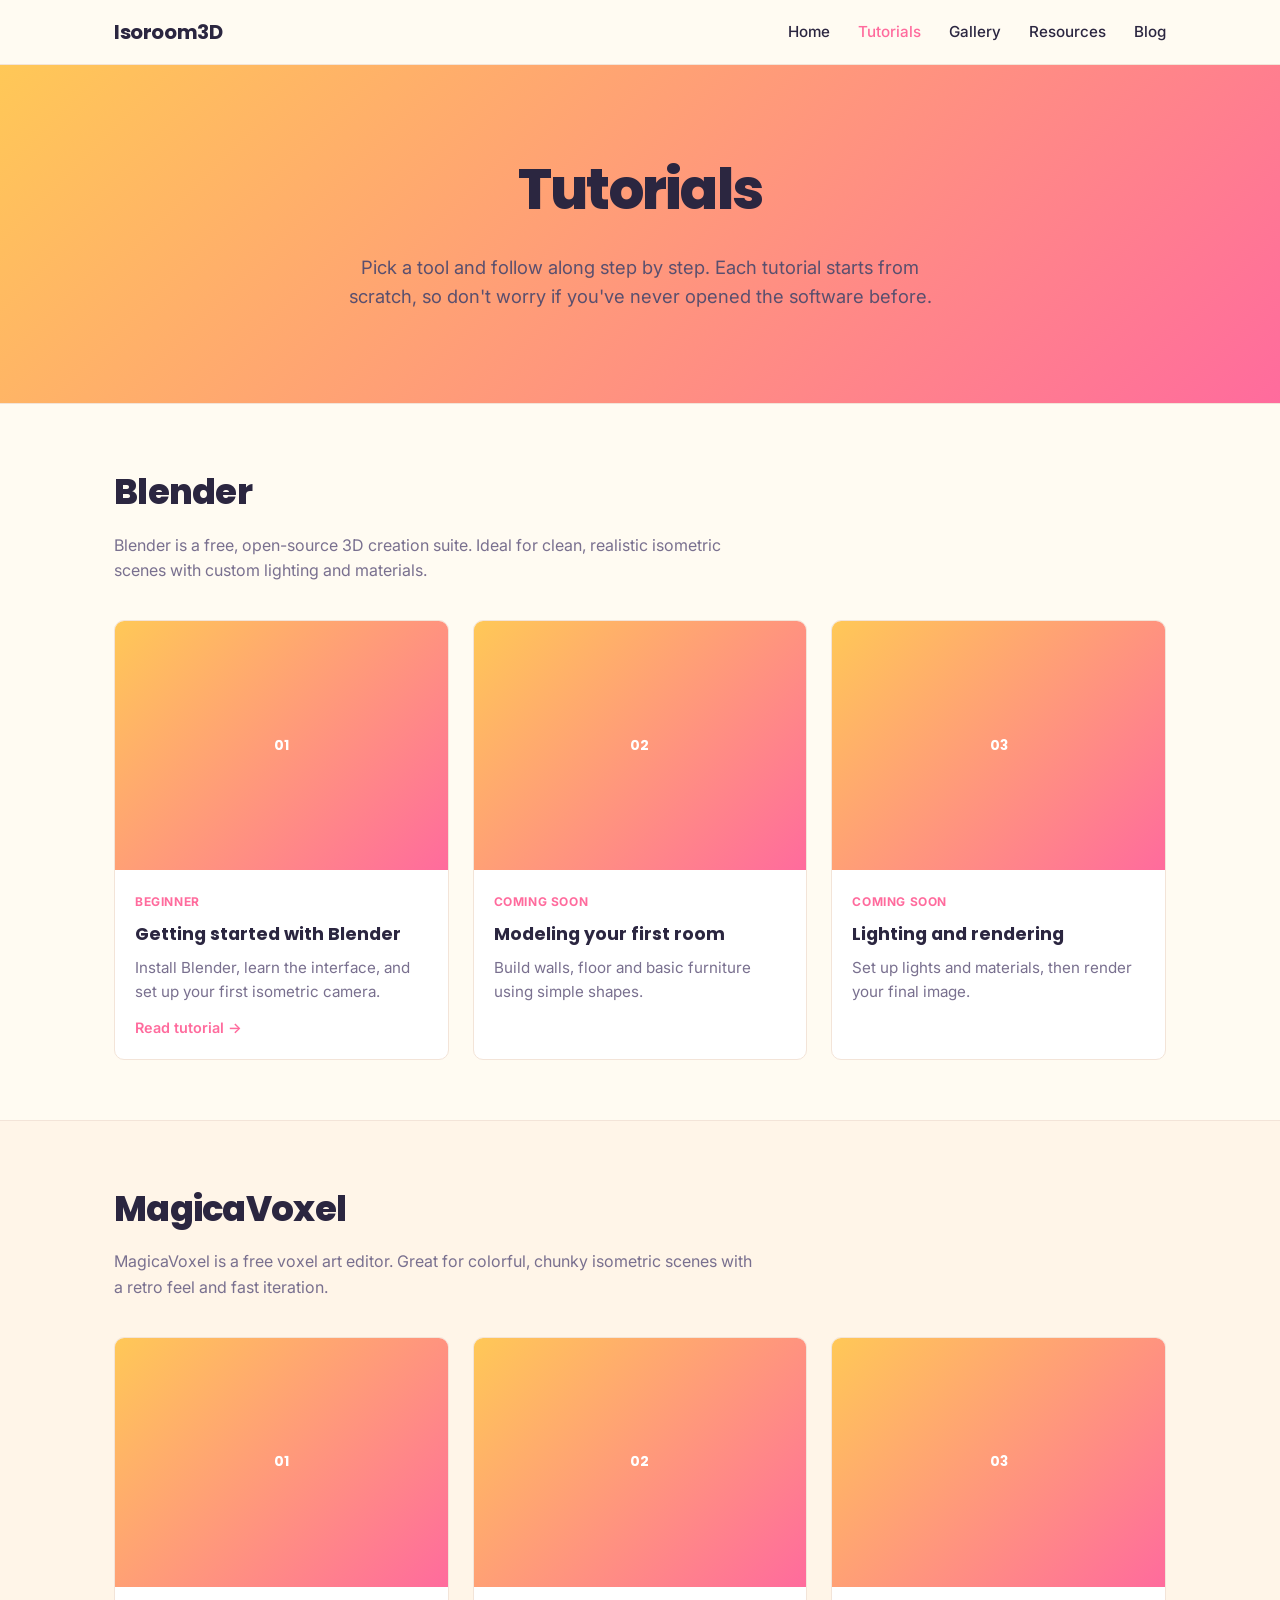
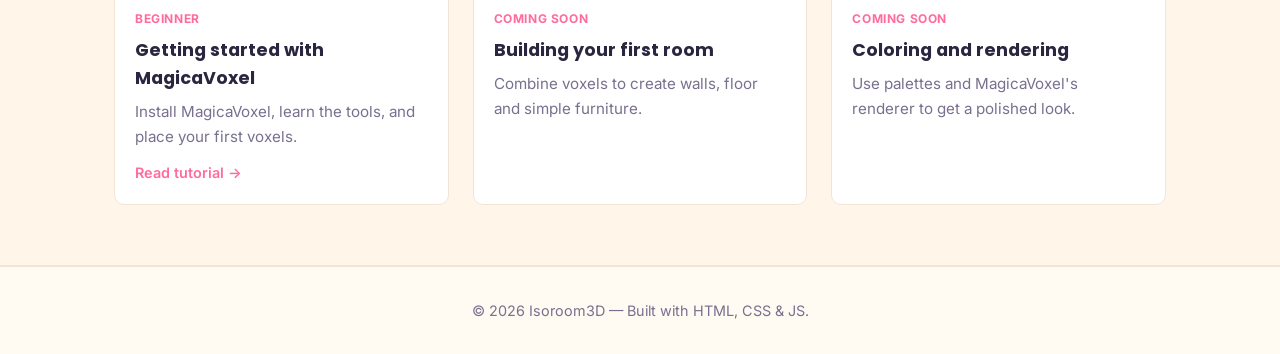
==== tutorials/index.html @ b2b66908 "Initial commit: Isoroom3D static site" ====
<!DOCTYPE html>
<html lang="en">
<head>
  <meta charset="UTF-8" />
  <meta name="viewport" content="width=device-width, initial-scale=1.0" />
  <title>Tutorials - Isoroom3D</title>
  <meta name="description" content="Step-by-step tutorials for creating isometric rooms with Blender, MagicaVoxel and more." />
  <link rel="stylesheet" href="../css/style.css" />
</head>
<body>

  <header class="site-header">
    <nav class="nav">
      <a href="../index.html" class="nav__logo">Isoroom3D</a>
      <button class="nav__toggle" aria-label="Toggle navigation">&#9776;</button>
      <ul class="nav__links">
        <li><a href="../index.html">Home</a></li>
        <li><a href="index.html" class="active">Tutorials</a></li>
        <li><a href="../gallery.html">Gallery</a></li>
        <li><a href="../resources.html">Resources</a></li>
        <li><a href="../blog.html">Blog</a></li>
      </ul>
    </nav>
  </header>

  <main>
    <section class="hero">
      <div class="container">
        <h1>Tutorials</h1>
        <p>
          Pick a tool and follow along step by step. Each tutorial starts from
          scratch, so don't worry if you've never opened the software before.
        </p>
      </div>
    </section>

    <section class="section">
      <div class="container">
        <h2>Blender</h2>
        <p class="section__intro">
          Blender is a free, open-source 3D creation suite. Ideal for clean,
          realistic isometric scenes with custom lighting and materials.
        </p>
        <div class="grid">
          <div class="card">
            <div class="card__media">01</div>
            <div class="card__body">
              <span class="card__tag">Beginner</span>
              <h3>Getting started with Blender</h3>
              <p>Install Blender, learn the interface, and set up your first isometric camera.</p>
              <a href="blender-getting-started.html" class="card__link">Read tutorial &rarr;</a>
            </div>
          </div>
          <div class="card">
            <div class="card__media">02</div>
            <div class="card__body">
              <span class="card__tag">Coming soon</span>
              <h3>Modeling your first room</h3>
              <p>Build walls, floor and basic furniture using simple shapes.</p>
            </div>
          </div>
          <div class="card">
            <div class="card__media">03</div>
            <div class="card__body">
              <span class="card__tag">Coming soon</span>
              <h3>Lighting and rendering</h3>
              <p>Set up lights and materials, then render your final image.</p>
            </div>
          </div>
        </div>
      </div>
    </section>

    <section class="section section--alt">
      <div class="container">
        <h2>MagicaVoxel</h2>
        <p class="section__intro">
          MagicaVoxel is a free voxel art editor. Great for colorful, chunky
          isometric scenes with a retro feel and fast iteration.
        </p>
        <div class="grid">
          <div class="card">
            <div class="card__media">01</div>
            <div class="card__body">
              <span class="card__tag">Beginner</span>
              <h3>Getting started with MagicaVoxel</h3>
              <p>Install MagicaVoxel, learn the tools, and place your first voxels.</p>
              <a href="magicavoxel-getting-started.html" class="card__link">Read tutorial &rarr;</a>
            </div>
          </div>
          <div class="card">
            <div class="card__media">02</div>
            <div class="card__body">
              <span class="card__tag">Coming soon</span>
              <h3>Building your first room</h3>
              <p>Combine voxels to create walls, floor and simple furniture.</p>
            </div>
          </div>
          <div class="card">
            <div class="card__media">03</div>
            <div class="card__body">
              <span class="card__tag">Coming soon</span>
              <h3>Coloring and rendering</h3>
              <p>Use palettes and MagicaVoxel's renderer to get a polished look.</p>
            </div>
          </div>
        </div>
      </div>
    </section>
  </main>

  <footer class="site-footer">
    <div class="container">
      <p>&copy; 2026 Isoroom3D &mdash; Built with HTML, CSS &amp; JS.</p>
    </div>
  </footer>

  <script src="../js/main.js"></script>
</body>
</html>
---- css/style.css ----
/* ===========================================
   Isoroom3D - Main Stylesheet
   Minimalist, clean design
   =========================================== */

@import url('https://fonts.googleapis.com/css2?family=Poppins:wght@600;700;800&family=Inter:wght@400;500;600;700&display=swap');

:root {
  --color-bg: #fffbf2;
  --color-text: #2b2640;
  --color-text-muted: #79708f;
  --color-accent: #ff6b9d;
  --color-accent-2: #ffc857;
  --color-gradient: linear-gradient(135deg, #ffc857, #ff6b9d);
  --color-accent-light: #fff0e5;
  --color-border: #f3e4d8;
  --max-width: 1100px;
  --radius: 10px;
  --font-main: 'Inter', -apple-system, BlinkMacSystemFont, 'Segoe UI', Roboto, sans-serif;
  --font-heading: 'Poppins', var(--font-main);
}

* {
  margin: 0;
  padding: 0;
  box-sizing: border-box;
}

html {
  scroll-behavior: smooth;
}

body {
  font-family: var(--font-main);
  color: var(--color-text);
  background-color: var(--color-bg);
  line-height: 1.6;
  -webkit-font-smoothing: antialiased;
}

a {
  color: var(--color-accent);
  text-decoration: none;
}

h1, h2, h3, h4, h5, h6 {
  font-family: var(--font-heading);
}

a:hover {
  text-decoration: underline;
}

img {
  max-width: 100%;
  display: block;
}

/* Layout helpers */
.container {
  max-width: var(--max-width);
  margin: 0 auto;
  padding: 0 24px;
}

/* ===========================================
   Header / Navigation
   =========================================== */
.site-header {
  border-bottom: 1px solid var(--color-border);
  position: sticky;
  top: 0;
  background: rgba(255, 251, 242, 0.9);
  backdrop-filter: blur(6px);
  z-index: 100;
}

.nav {
  display: flex;
  align-items: center;
  justify-content: space-between;
  padding: 16px 24px;
  max-width: var(--max-width);
  margin: 0 auto;
}

.nav__logo {
  font-weight: 700;
  font-size: 1.25rem;
  color: var(--color-text);
  letter-spacing: -0.02em;
}

.nav__logo:hover {
  text-decoration: none;
}

.nav__links {
  display: flex;
  gap: 28px;
  list-style: none;
}

.nav__links a {
  color: var(--color-text);
  font-weight: 500;
  font-size: 0.95rem;
}

.nav__links a:hover,
.nav__links a.active {
  color: var(--color-accent);
  text-decoration: none;
}

.nav__logo {
  font-family: var(--font-heading);
}

.nav__toggle {
  display: none;
  background: none;
  border: none;
  font-size: 1.5rem;
  cursor: pointer;
  color: var(--color-text);
}

@media (max-width: 720px) {
  .nav__toggle {
    display: block;
  }

  .nav__links {
    display: none;
    position: absolute;
    top: 100%;
    left: 0;
    right: 0;
    background: var(--color-bg);
    flex-direction: column;
    gap: 0;
    border-bottom: 1px solid var(--color-border);
  }

  .nav__links.is-open {
    display: flex;
  }

  .nav__links a {
    padding: 14px 24px;
    border-top: 1px solid var(--color-border);
  }
}

/* ===========================================
   Hero
   =========================================== */
.hero {
  padding: 80px 0 60px;
  text-align: center;
  background: var(--color-gradient);
  border-bottom: 1px solid var(--color-border);
}

.hero h1 {
  font-size: clamp(2.2rem, 5vw, 3.5rem);
  font-weight: 800;
  letter-spacing: -0.03em;
  margin-bottom: 18px;
}

.hero p {
  font-size: 1.15rem;
  color: #5a4f6e;
  max-width: 620px;
  margin: 0 auto 32px;
}

.hero__actions {
  display: flex;
  gap: 14px;
  justify-content: center;
  flex-wrap: wrap;
}

/* ===========================================
   Buttons
   =========================================== */
.btn {
  display: inline-block;
  padding: 12px 24px;
  border-radius: var(--radius);
  font-weight: 600;
  font-size: 0.95rem;
  transition: all 0.15s ease;
  border: 1px solid transparent;
}

.btn:hover {
  text-decoration: none;
}

.btn--primary {
  background: var(--color-accent);
  color: #fff;
}

.btn--primary:hover {
  background: #ff4f8c;
  box-shadow: 0 10px 24px -12px rgba(255, 107, 157, 0.6);
}

.btn--secondary {
  background: var(--color-accent-light);
  color: var(--color-accent);
}

.btn--secondary:hover {
  background: #ffe2cf;
}

/* ===========================================
   Sections
   =========================================== */
.section {
  padding: 60px 0;
}

.section--alt {
  background: #fff5e8;
  border-top: 1px solid var(--color-border);
  border-bottom: 1px solid var(--color-border);
}

.section h2 {
  font-size: clamp(1.6rem, 3vw, 2.2rem);
  font-weight: 800;
  letter-spacing: -0.02em;
  margin-bottom: 12px;
}

.section__intro {
  color: var(--color-text-muted);
  max-width: 640px;
  margin-bottom: 36px;
}

/* ===========================================
   Cards grid
   =========================================== */
.grid {
  display: grid;
  grid-template-columns: repeat(auto-fit, minmax(260px, 1fr));
  gap: 24px;
}

.card {
  border: 1px solid var(--color-border);
  border-radius: var(--radius);
  overflow: hidden;
  transition: transform 0.15s ease, box-shadow 0.15s ease;
  background: #fff;
}

.card:hover {
  transform: translateY(-3px);
  box-shadow: 0 12px 24px -16px rgba(255, 107, 157, 0.35);
}

.card__media {
  aspect-ratio: 4 / 3;
  background: var(--color-gradient);
  display: flex;
  align-items: center;
  justify-content: center;
  color: #fff;
  font-size: 0.85rem;
  font-weight: 700;
  font-family: var(--font-heading);
  text-align: center;
}

.card__body {
  padding: 18px 20px;
}

.card__tag {
  display: inline-block;
  font-size: 0.75rem;
  font-weight: 700;
  text-transform: uppercase;
  letter-spacing: 0.05em;
  color: var(--color-accent);
  margin-bottom: 8px;
}

.card__body h3 {
  font-size: 1.1rem;
  margin-bottom: 8px;
}

.card__body p {
  color: var(--color-text-muted);
  font-size: 0.95rem;
}

.card__link {
  display: inline-block;
  margin-top: 12px;
  font-weight: 600;
  font-size: 0.9rem;
}

/* ===========================================
   Tutorial / article content
   =========================================== */
.article {
  padding: 50px 0 80px;
}

.article__header {
  margin-bottom: 32px;
}

.article__header h1 {
  font-size: clamp(1.8rem, 4vw, 2.6rem);
  font-weight: 800;
  letter-spacing: -0.02em;
  margin-bottom: 10px;
}

.article__meta {
  color: var(--color-text-muted);
  font-size: 0.9rem;
}

.article__body h2 {
  font-size: 1.4rem;
  margin: 36px 0 12px;
}

.article__body h3 {
  font-size: 1.15rem;
  margin: 24px 0 10px;
}

.article__body p {
  margin-bottom: 16px;
}

.article__body ul,
.article__body ol {
  margin: 0 0 16px 24px;
}

.article__body li {
  margin-bottom: 6px;
}

.article__body img {
  border-radius: var(--radius);
  border: 1px solid var(--color-border);
  margin: 16px 0;
}

.article__body pre {
  background: #f7f1e8;
  border: 1px solid var(--color-border);
  border-radius: var(--radius);
  padding: 16px;
  overflow-x: auto;
  font-size: 0.85rem;
  margin: 16px 0;
}

.article__body code {
  background: #f7f1e8;
  padding: 2px 6px;
  border-radius: 4px;
  font-size: 0.9em;
}

.callout {
  background: var(--color-accent-light);
  border-left: 4px solid var(--color-accent-2);
  border-radius: var(--radius);
  padding: 16px 20px;
  margin: 20px 0;
  font-size: 0.95rem;
}

/* ===========================================
   Resource list
   =========================================== */
.resource-list {
  list-style: none;
  display: flex;
  flex-direction: column;
  gap: 14px;
}

.resource-list li {
  border: 1px solid var(--color-border);
  border-radius: var(--radius);
  padding: 16px 20px;
}

.resource-list h3 {
  font-size: 1rem;
  margin-bottom: 4px;
}

.resource-list p {
  color: var(--color-text-muted);
  font-size: 0.9rem;
}

/* ===========================================
   Footer
   =========================================== */
.site-footer {
  border-top: 1px solid var(--color-border);
  padding: 32px 0;
  text-align: center;
  color: var(--color-text-muted);
  font-size: 0.9rem;
}

.site-footer a {
  color: var(--color-text-muted);
}
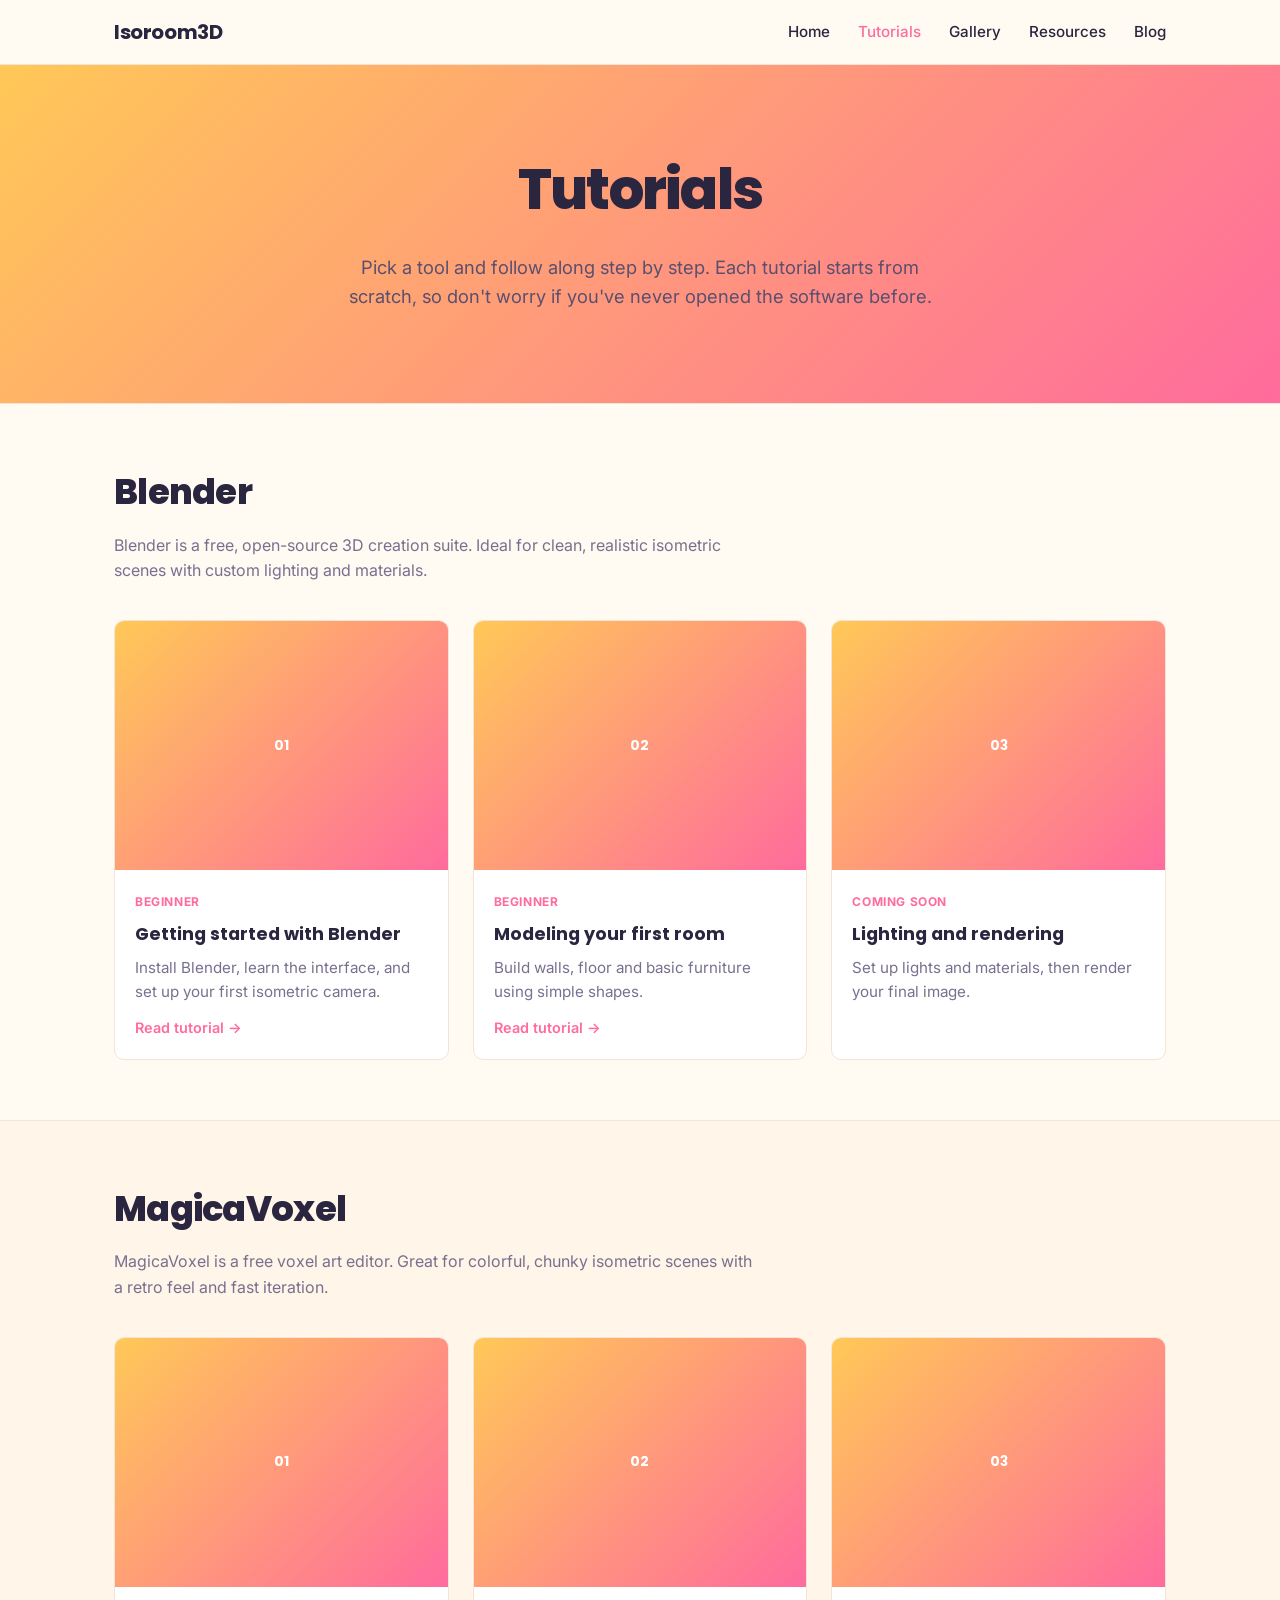
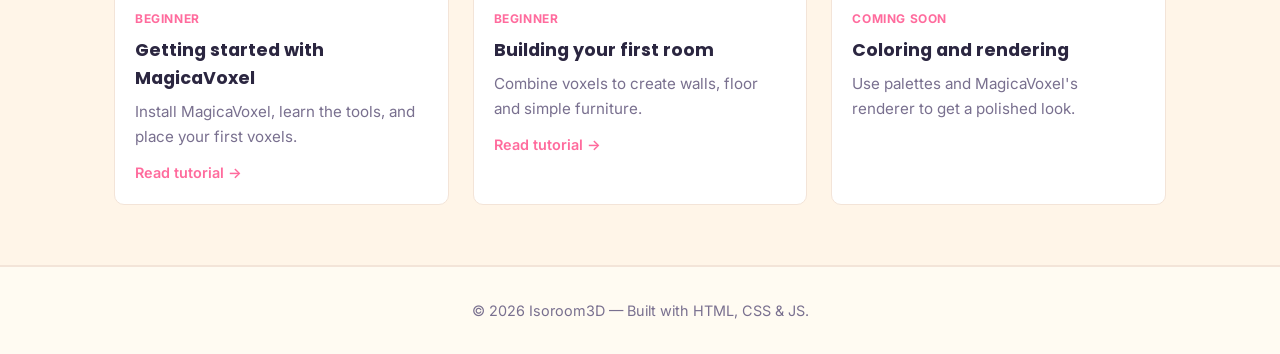
==== commit 39d315a9: "Add part 2 tutorials for Blender and MagicaVoxel" ====
--- a/tutorials/index.html
+++ b/tutorials/index.html
@@ -54,9 +54,10 @@
           <div class="card">
             <div class="card__media">02</div>
             <div class="card__body">
-              <span class="card__tag">Coming soon</span>
+              <span class="card__tag">Beginner</span>
               <h3>Modeling your first room</h3>
               <p>Build walls, floor and basic furniture using simple shapes.</p>
+              <a href="blender-modeling-room.html" class="card__link">Read tutorial &rarr;</a>
             </div>
           </div>
           <div class="card">
@@ -91,9 +92,10 @@
           <div class="card">
             <div class="card__media">02</div>
             <div class="card__body">
-              <span class="card__tag">Coming soon</span>
+              <span class="card__tag">Beginner</span>
               <h3>Building your first room</h3>
               <p>Combine voxels to create walls, floor and simple furniture.</p>
+              <a href="magicavoxel-building-room.html" class="card__link">Read tutorial &rarr;</a>
             </div>
           </div>
           <div class="card">
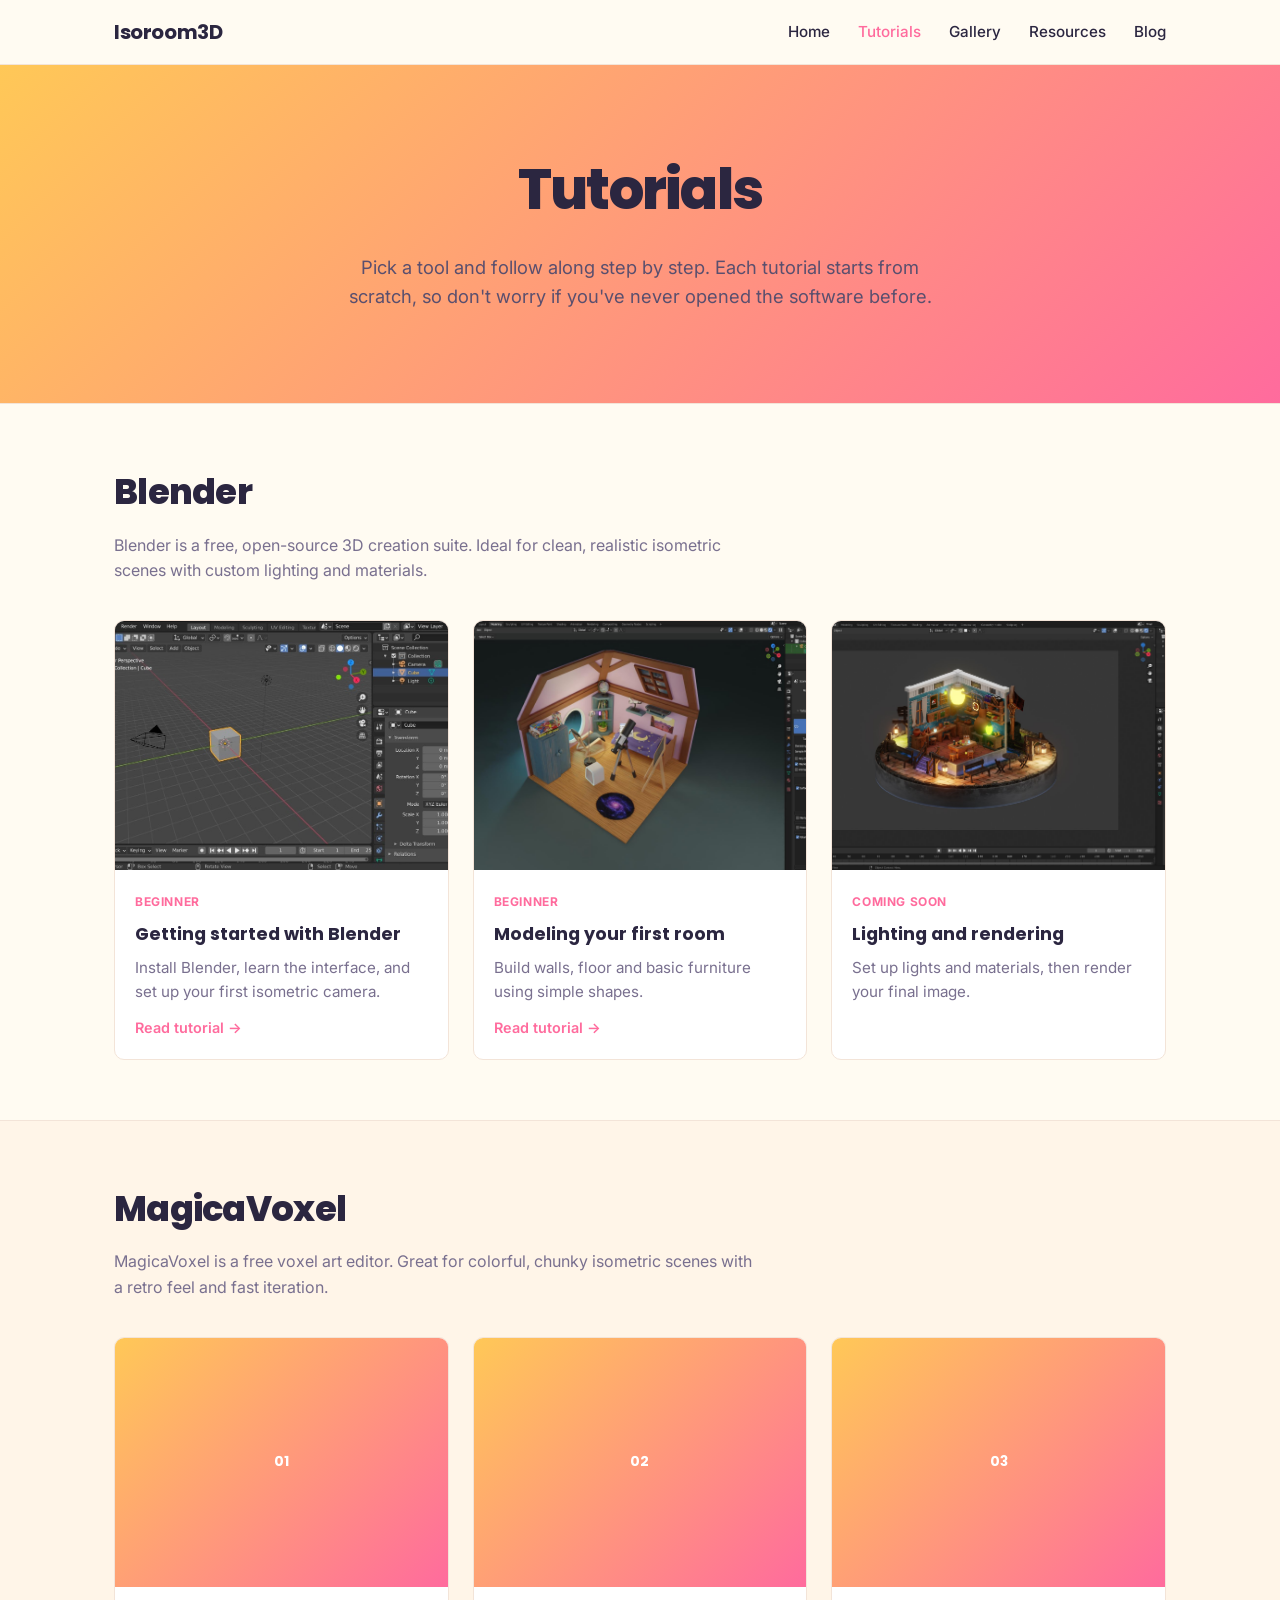
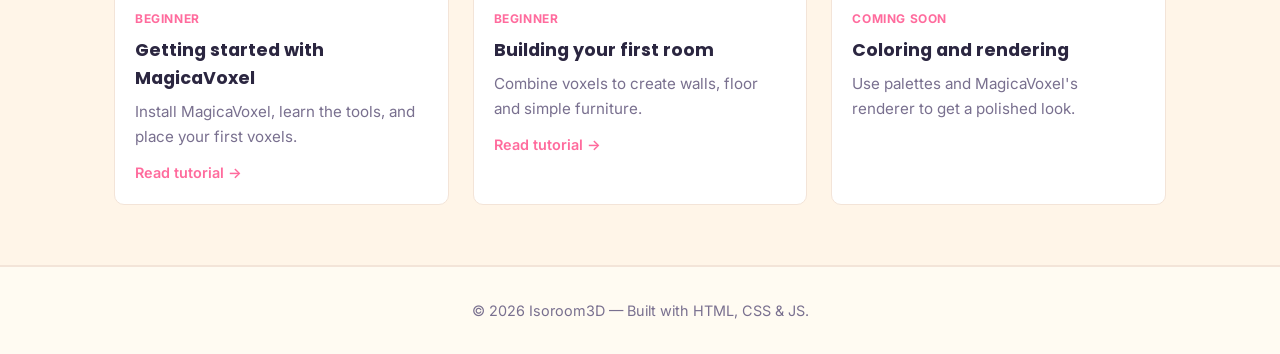
==== commit 069e1136: "Add Blender tutorial thumbnails" ====
--- a/tutorials/index.html
+++ b/tutorials/index.html
@@ -43,7 +43,9 @@
         </p>
         <div class="grid">
           <div class="card">
-            <div class="card__media">01</div>
+            <div class="card__media">
+              <img src="../images/tutorials/blender-01-getting-started.jpg" alt="Default Blender scene with the starter cube, camera and light" loading="lazy" />
+            </div>
             <div class="card__body">
               <span class="card__tag">Beginner</span>
               <h3>Getting started with Blender</h3>
@@ -52,7 +54,9 @@
             </div>
           </div>
           <div class="card">
-            <div class="card__media">02</div>
+            <div class="card__media">
+              <img src="../images/tutorials/blender-02-modeling-room.jpg" alt="Blender viewport showing a modeled isometric bedroom" loading="lazy" />
+            </div>
             <div class="card__body">
               <span class="card__tag">Beginner</span>
               <h3>Modeling your first room</h3>
@@ -61,7 +65,9 @@
             </div>
           </div>
           <div class="card">
-            <div class="card__media">03</div>
+            <div class="card__media">
+              <img src="../images/tutorials/blender-03-lighting-rendering.jpg" alt="Rendered isometric diorama scene with lighting in Blender" loading="lazy" />
+            </div>
             <div class="card__body">
               <span class="card__tag">Coming soon</span>
               <h3>Lighting and rendering</h3>
--- a/css/style.css
+++ b/css/style.css
@@ -279,6 +279,20 @@
   font-weight: 700;
   font-family: var(--font-heading);
   text-align: center;
+  overflow: hidden;
+}
+
+.card__media img {
+  width: 100%;
+  height: 100%;
+  object-fit: cover;
+}
+
+.card__credit {
+  display: block;
+  margin-top: 8px;
+  color: var(--color-text-muted);
+  font-size: 0.8rem;
 }
 
 .card__body {
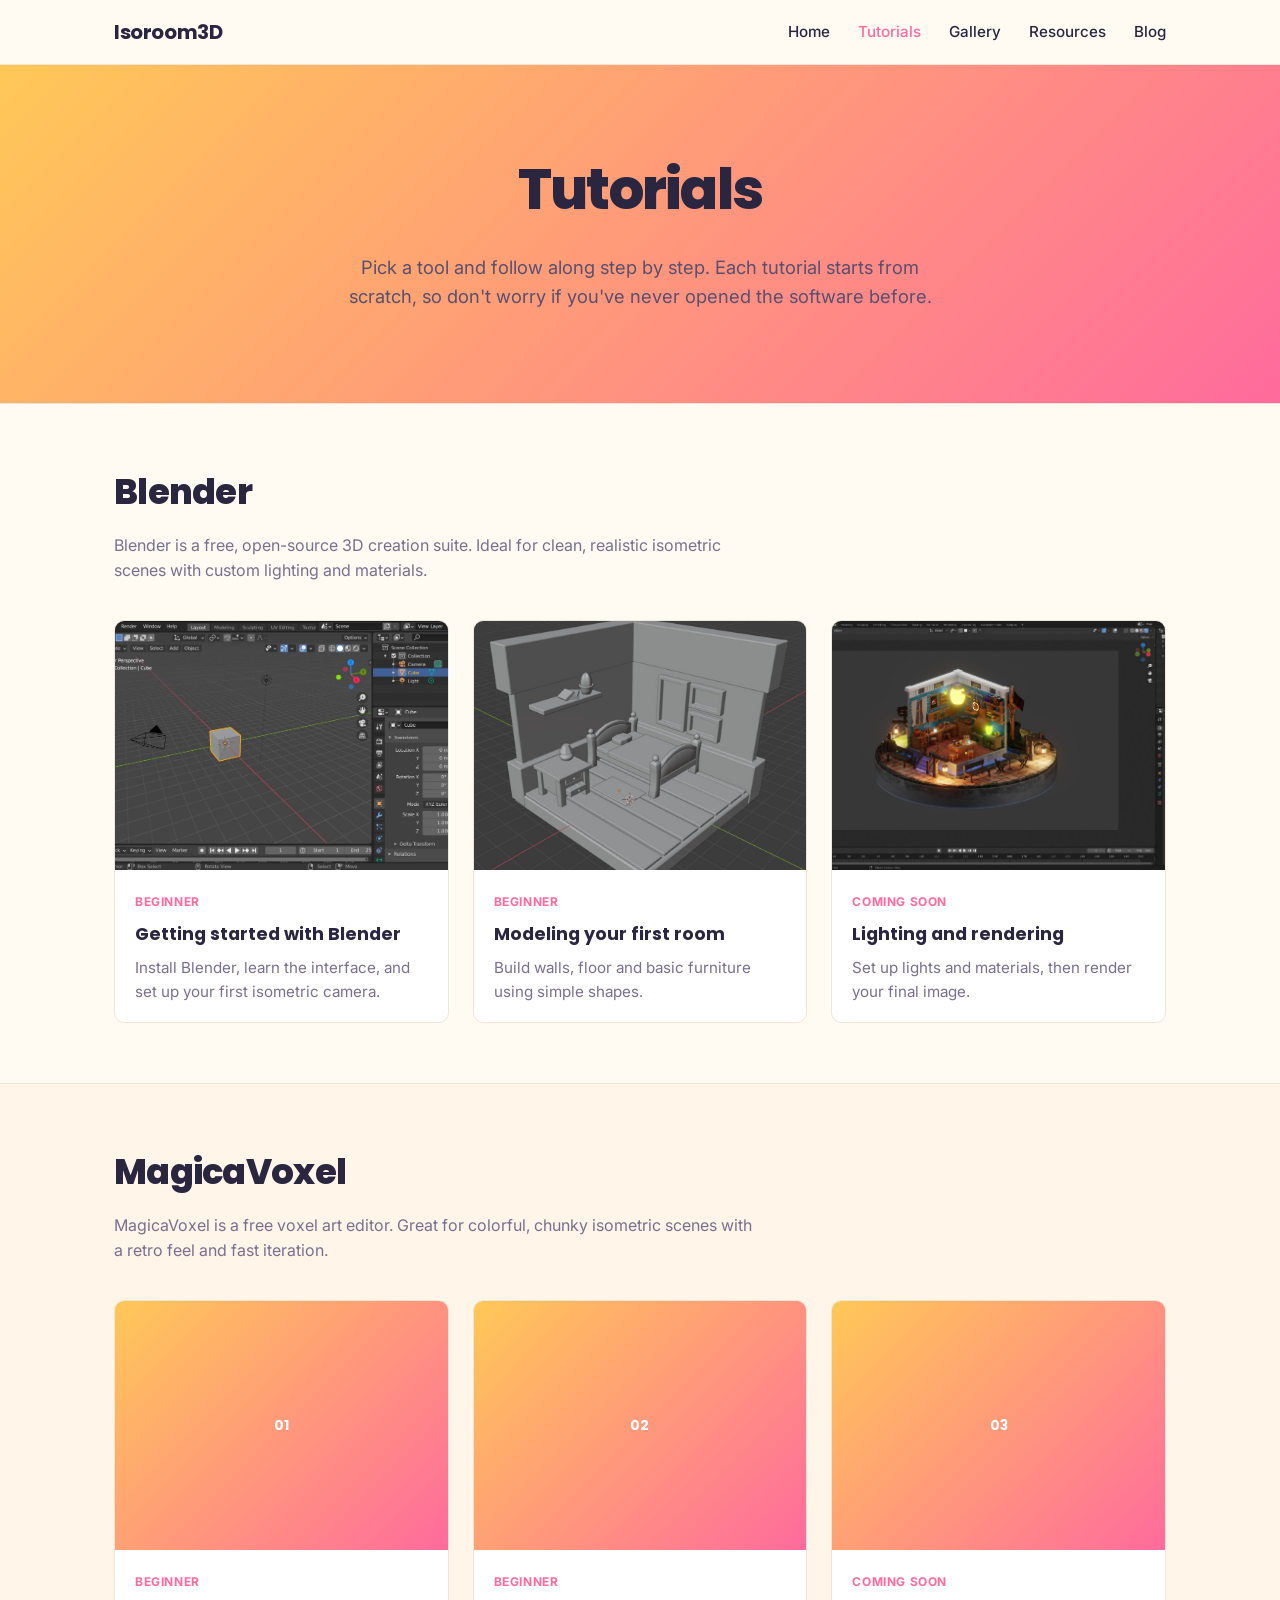
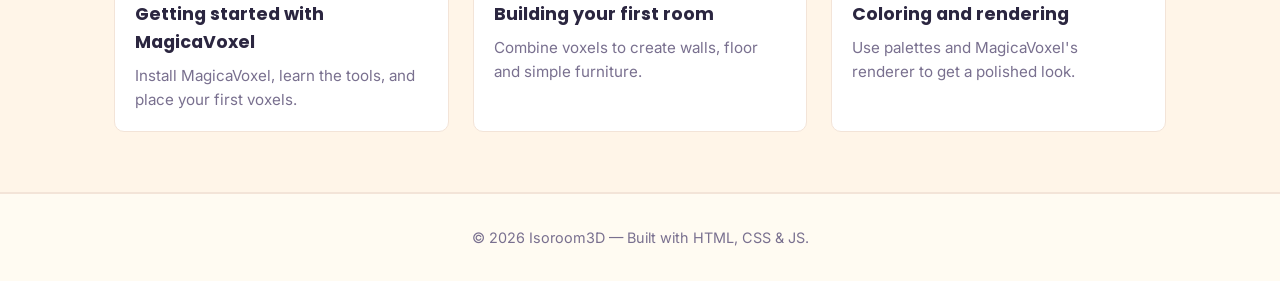
==== commit 10a15eba: "Make tutorial cards fully clickable, remove Read tutorial links" ====
--- a/tutorials/index.html
+++ b/tutorials/index.html
@@ -42,7 +42,7 @@
           realistic isometric scenes with custom lighting and materials.
         </p>
         <div class="grid">
-          <div class="card">
+          <a href="blender-getting-started.html" class="card">
             <div class="card__media">
               <img src="../images/tutorials/blender-01-getting-started.jpg" alt="Default Blender scene with the starter cube, camera and light" loading="lazy" />
             </div>
@@ -50,10 +50,9 @@
               <span class="card__tag">Beginner</span>
               <h3>Getting started with Blender</h3>
               <p>Install Blender, learn the interface, and set up your first isometric camera.</p>
-              <a href="blender-getting-started.html" class="card__link">Read tutorial &rarr;</a>
             </div>
-          </div>
-          <div class="card">
+          </a>
+          <a href="blender-modeling-room.html" class="card">
             <div class="card__media">
               <img src="../images/tutorials/blender-02-modeling-room.jpg" alt="Blender viewport showing a modeled isometric bedroom" loading="lazy" />
             </div>
@@ -61,9 +60,8 @@
               <span class="card__tag">Beginner</span>
               <h3>Modeling your first room</h3>
               <p>Build walls, floor and basic furniture using simple shapes.</p>
-              <a href="blender-modeling-room.html" class="card__link">Read tutorial &rarr;</a>
             </div>
-          </div>
+          </a>
           <div class="card">
             <div class="card__media">
               <img src="../images/tutorials/blender-03-lighting-rendering.jpg" alt="Rendered isometric diorama scene with lighting in Blender" loading="lazy" />
@@ -86,24 +84,22 @@
           isometric scenes with a retro feel and fast iteration.
         </p>
         <div class="grid">
-          <div class="card">
+          <a href="magicavoxel-getting-started.html" class="card">
             <div class="card__media">01</div>
             <div class="card__body">
               <span class="card__tag">Beginner</span>
               <h3>Getting started with MagicaVoxel</h3>
               <p>Install MagicaVoxel, learn the tools, and place your first voxels.</p>
-              <a href="magicavoxel-getting-started.html" class="card__link">Read tutorial &rarr;</a>
             </div>
-          </div>
-          <div class="card">
+          </a>
+          <a href="magicavoxel-building-room.html" class="card">
             <div class="card__media">02</div>
             <div class="card__body">
               <span class="card__tag">Beginner</span>
               <h3>Building your first room</h3>
               <p>Combine voxels to create walls, floor and simple furniture.</p>
-              <a href="magicavoxel-building-room.html" class="card__link">Read tutorial &rarr;</a>
             </div>
-          </div>
+          </a>
           <div class="card">
             <div class="card__media">03</div>
             <div class="card__body">
--- a/css/style.css
+++ b/css/style.css
@@ -256,11 +256,18 @@
 }
 
 .card {
+  display: block;
   border: 1px solid var(--color-border);
   border-radius: var(--radius);
   overflow: hidden;
   transition: transform 0.15s ease, box-shadow 0.15s ease;
   background: #fff;
+  color: inherit;
+  text-decoration: none;
+}
+
+.card:hover {
+  text-decoration: none;
 }
 
 .card:hover {
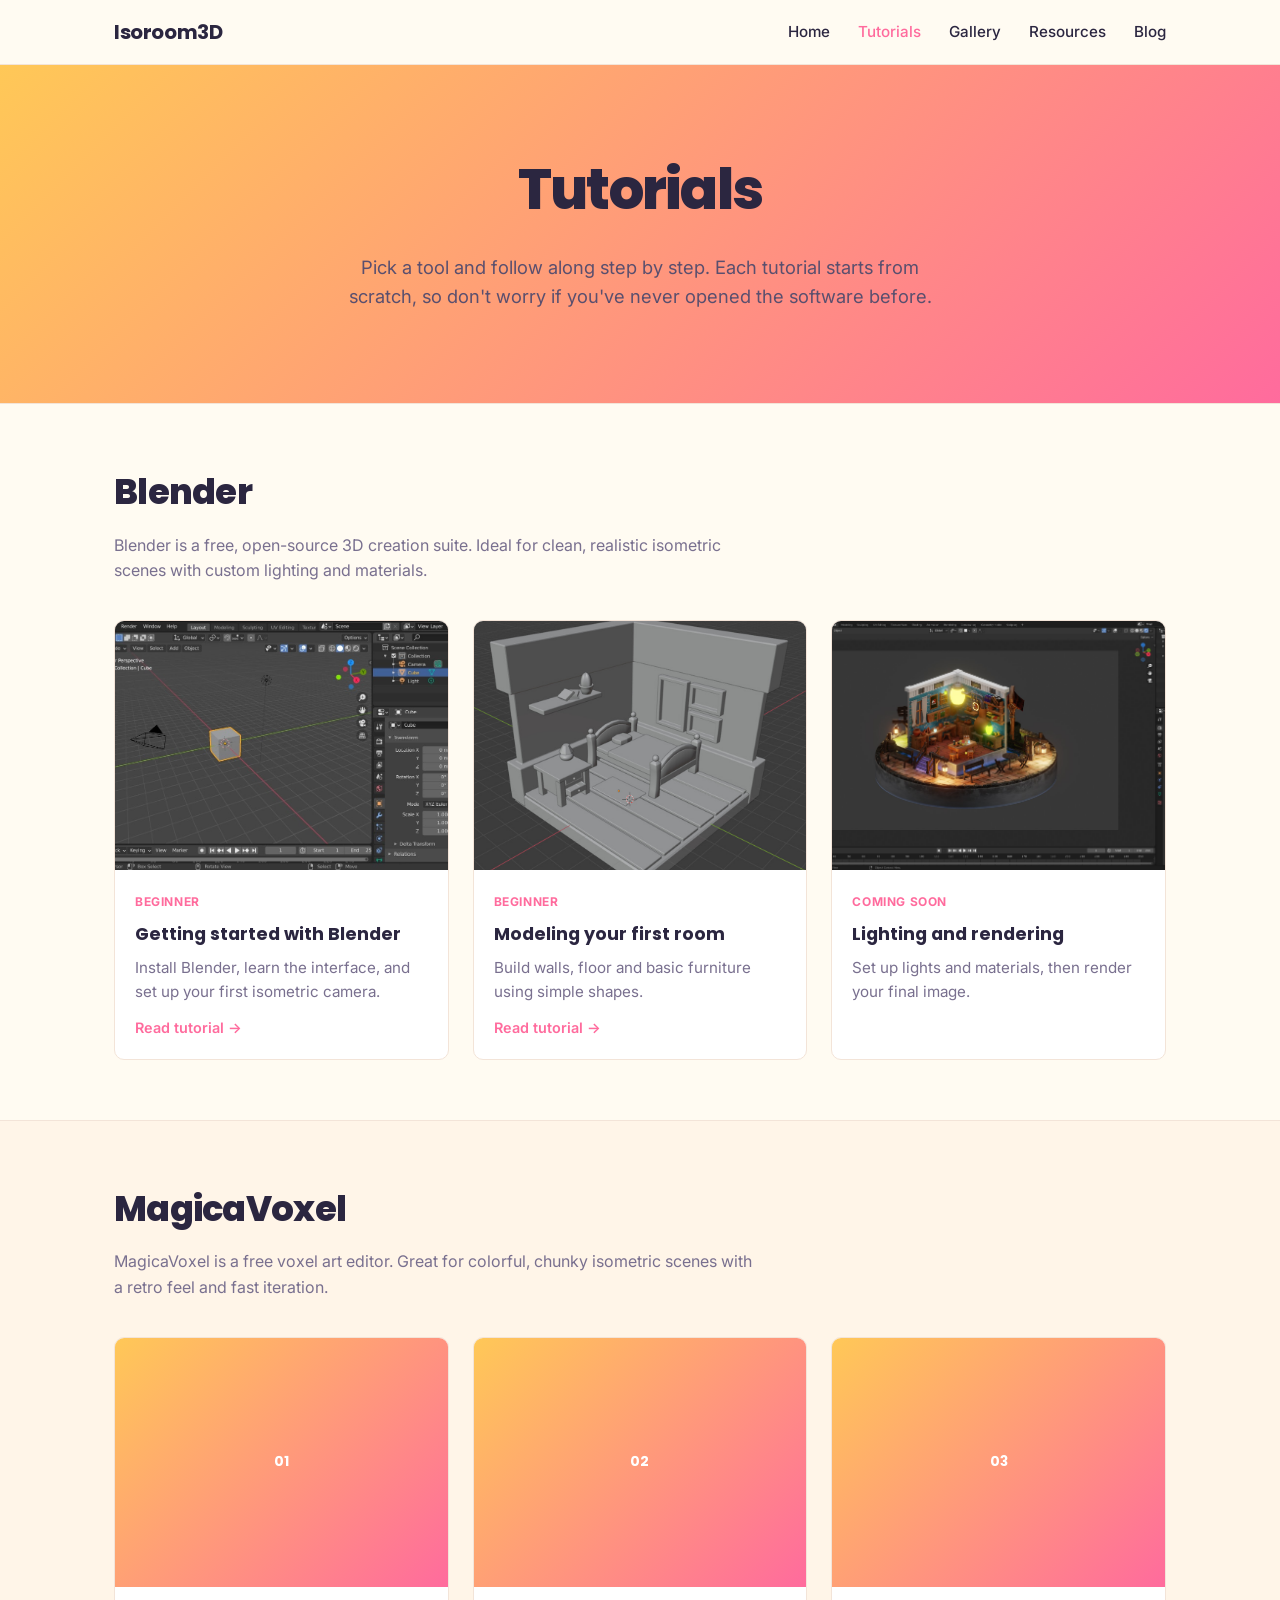
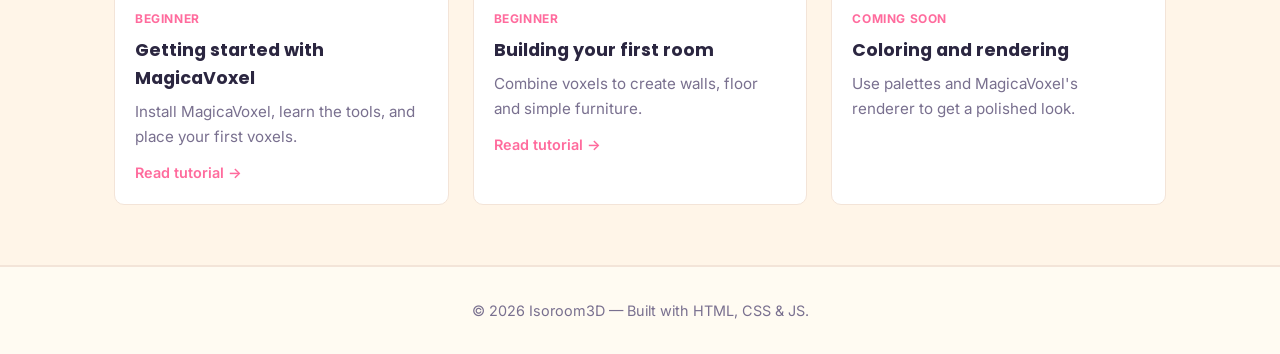
==== commit 01ca7b5e: "Make homepage and tutorial cards fully clickable while keeping link text" ====
--- a/tutorials/index.html
+++ b/tutorials/index.html
@@ -42,7 +42,7 @@
           realistic isometric scenes with custom lighting and materials.
         </p>
         <div class="grid">
-          <a href="blender-getting-started.html" class="card">
+          <div class="card">
             <div class="card__media">
               <img src="../images/tutorials/blender-01-getting-started.jpg" alt="Default Blender scene with the starter cube, camera and light" loading="lazy" />
             </div>
@@ -50,9 +50,11 @@
               <span class="card__tag">Beginner</span>
               <h3>Getting started with Blender</h3>
               <p>Install Blender, learn the interface, and set up your first isometric camera.</p>
+              <a href="blender-getting-started.html" class="card__link">Read tutorial &rarr;</a>
             </div>
-          </a>
-          <a href="blender-modeling-room.html" class="card">
+            <a href="blender-getting-started.html" class="card__link-overlay" aria-hidden="true" tabindex="-1"></a>
+          </div>
+          <div class="card">
             <div class="card__media">
               <img src="../images/tutorials/blender-02-modeling-room.jpg" alt="Blender viewport showing a modeled isometric bedroom" loading="lazy" />
             </div>
@@ -60,8 +62,10 @@
               <span class="card__tag">Beginner</span>
               <h3>Modeling your first room</h3>
               <p>Build walls, floor and basic furniture using simple shapes.</p>
+              <a href="blender-modeling-room.html" class="card__link">Read tutorial &rarr;</a>
             </div>
-          </a>
+            <a href="blender-modeling-room.html" class="card__link-overlay" aria-hidden="true" tabindex="-1"></a>
+          </div>
           <div class="card">
             <div class="card__media">
               <img src="../images/tutorials/blender-03-lighting-rendering.jpg" alt="Rendered isometric diorama scene with lighting in Blender" loading="lazy" />
@@ -84,22 +88,26 @@
           isometric scenes with a retro feel and fast iteration.
         </p>
         <div class="grid">
-          <a href="magicavoxel-getting-started.html" class="card">
+          <div class="card">
             <div class="card__media">01</div>
             <div class="card__body">
               <span class="card__tag">Beginner</span>
               <h3>Getting started with MagicaVoxel</h3>
               <p>Install MagicaVoxel, learn the tools, and place your first voxels.</p>
+              <a href="magicavoxel-getting-started.html" class="card__link">Read tutorial &rarr;</a>
             </div>
-          </a>
-          <a href="magicavoxel-building-room.html" class="card">
+            <a href="magicavoxel-getting-started.html" class="card__link-overlay" aria-hidden="true" tabindex="-1"></a>
+          </div>
+          <div class="card">
             <div class="card__media">02</div>
             <div class="card__body">
               <span class="card__tag">Beginner</span>
               <h3>Building your first room</h3>
               <p>Combine voxels to create walls, floor and simple furniture.</p>
+              <a href="magicavoxel-building-room.html" class="card__link">Read tutorial &rarr;</a>
             </div>
-          </a>
+            <a href="magicavoxel-building-room.html" class="card__link-overlay" aria-hidden="true" tabindex="-1"></a>
+          </div>
           <div class="card">
             <div class="card__media">03</div>
             <div class="card__body">
--- a/css/style.css
+++ b/css/style.css
@@ -48,7 +48,7 @@
 }
 
 a:hover {
-  text-decoration: underline;
+  color: #ff4f8c;
 }
 
 img {
@@ -257,6 +257,7 @@
 
 .card {
   display: block;
+  position: relative;
   border: 1px solid var(--color-border);
   border-radius: var(--radius);
   overflow: hidden;
@@ -267,12 +268,14 @@
 }
 
 .card:hover {
-  text-decoration: none;
-}
-
-.card:hover {
   transform: translateY(-3px);
   box-shadow: 0 12px 24px -16px rgba(255, 107, 157, 0.35);
+}
+
+.card__link-overlay {
+  position: absolute;
+  inset: 0;
+  z-index: 1;
 }
 
 .card__media {
@@ -327,6 +330,8 @@
 }
 
 .card__link {
+  position: relative;
+  z-index: 2;
   display: inline-block;
   margin-top: 12px;
   font-weight: 600;
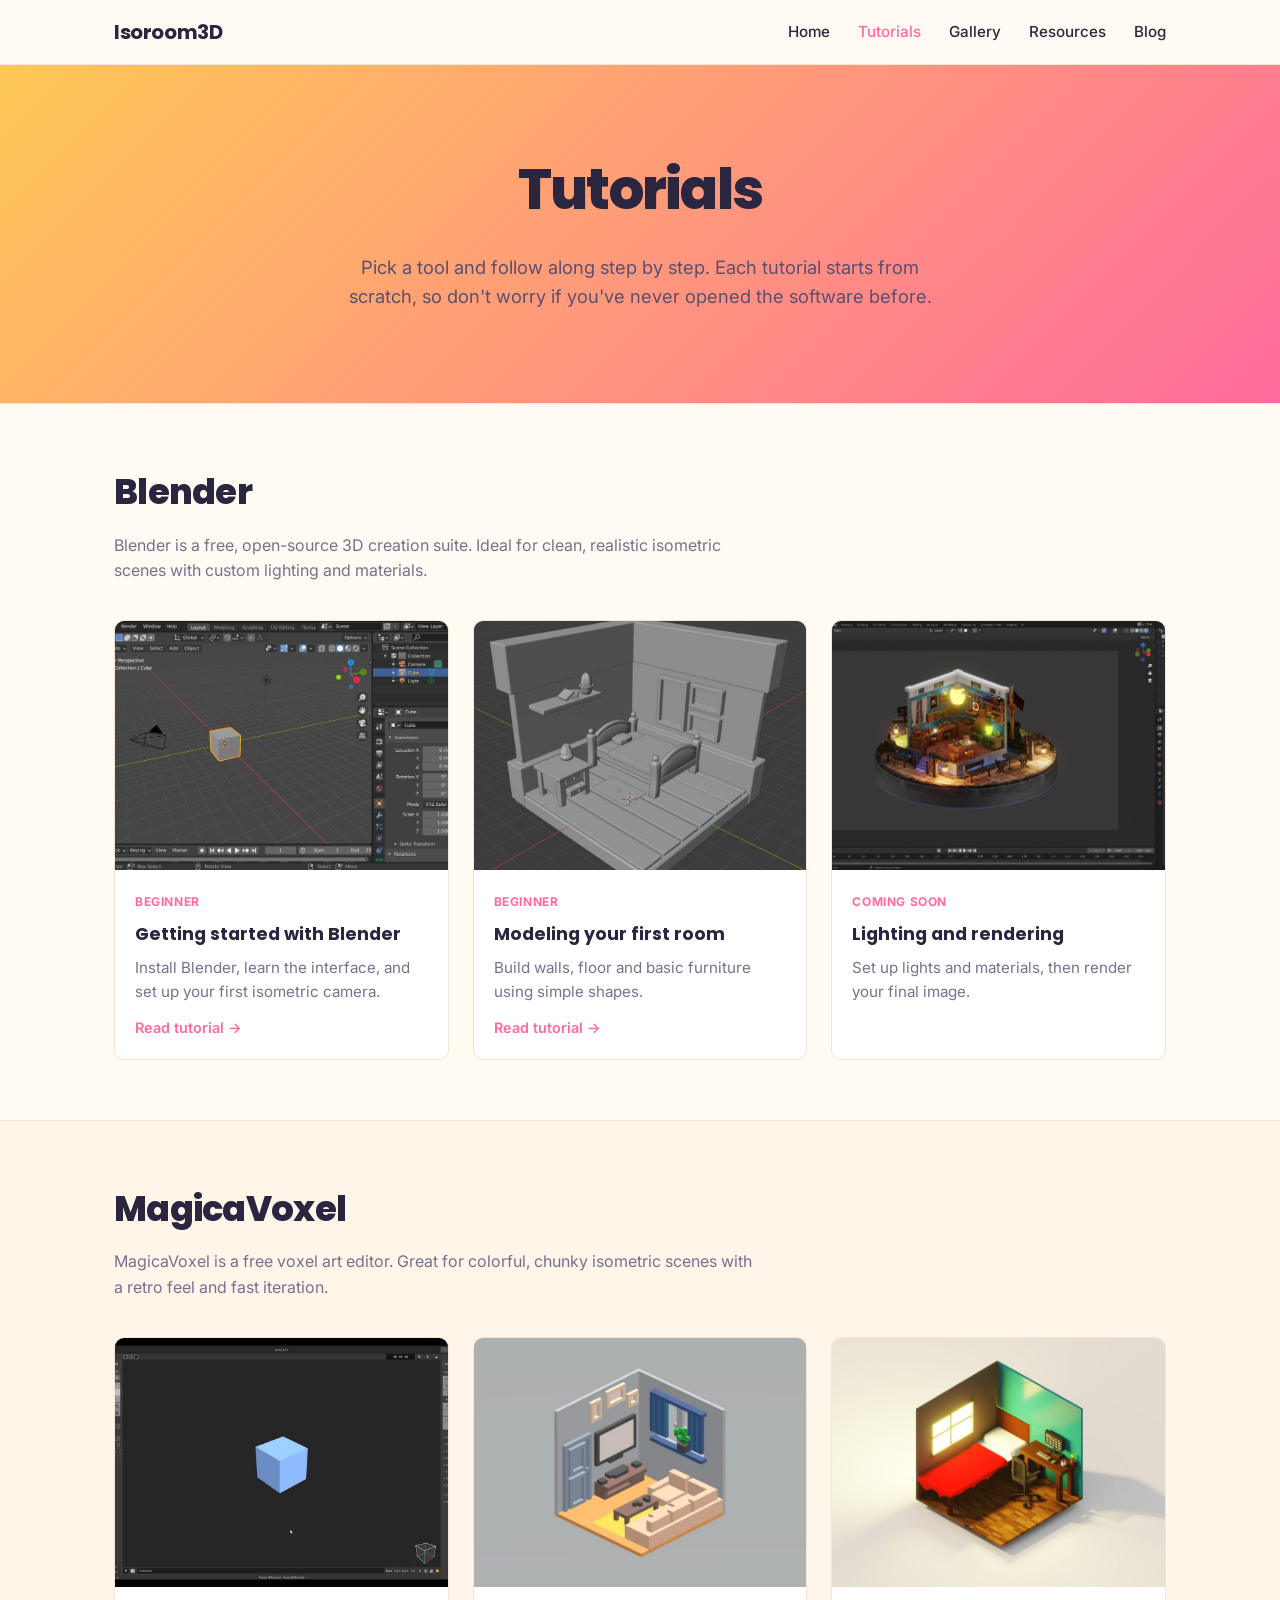
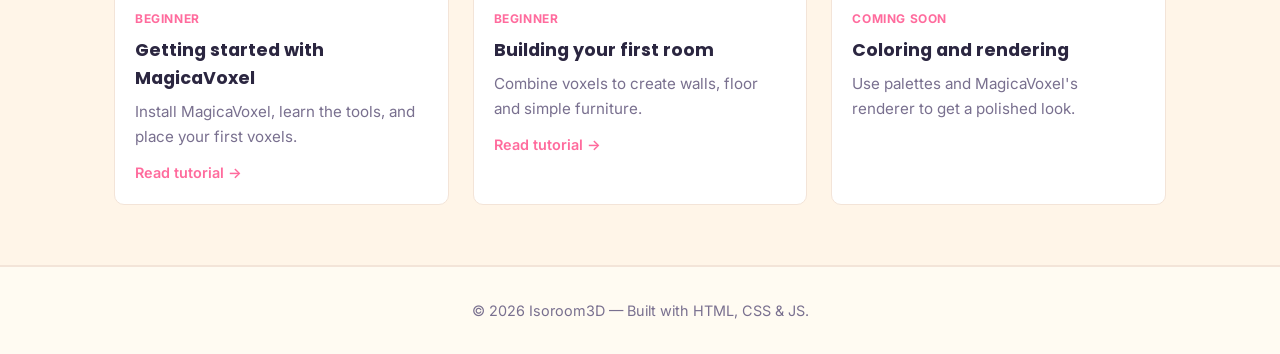
==== commit 524dbaa1: "Add preview images to MagicaVoxel tutorial cards" ====
--- a/tutorials/index.html
+++ b/tutorials/index.html
@@ -89,7 +89,9 @@
         </p>
         <div class="grid">
           <div class="card">
-            <div class="card__media">01</div>
+            <div class="card__media">
+              <img src="../images/tutorials/magicavoxel-01-getting-started.jpg" alt="MagicaVoxel editor showing a default blue voxel cube" loading="lazy" />
+            </div>
             <div class="card__body">
               <span class="card__tag">Beginner</span>
               <h3>Getting started with MagicaVoxel</h3>
@@ -99,7 +101,9 @@
             <a href="magicavoxel-getting-started.html" class="card__link-overlay" aria-hidden="true" tabindex="-1"></a>
           </div>
           <div class="card">
-            <div class="card__media">02</div>
+            <div class="card__media">
+              <img src="../images/tutorials/magicavoxel-02-building-room.jpeg" alt="Voxel isometric living room with sofa, TV and window" loading="lazy" />
+            </div>
             <div class="card__body">
               <span class="card__tag">Beginner</span>
               <h3>Building your first room</h3>
@@ -109,7 +113,9 @@
             <a href="magicavoxel-building-room.html" class="card__link-overlay" aria-hidden="true" tabindex="-1"></a>
           </div>
           <div class="card">
-            <div class="card__media">03</div>
+            <div class="card__media">
+              <img src="../images/tutorials/magicavoxel-03-coloring-rendering.webp" alt="Rendered voxel isometric bedroom with desk, bed and warm lighting" loading="lazy" />
+            </div>
             <div class="card__body">
               <span class="card__tag">Coming soon</span>
               <h3>Coloring and rendering</h3>
--- a/css/style.css
+++ b/css/style.css
@@ -298,6 +298,16 @@
   object-fit: cover;
 }
 
+.card__media--logo {
+  background: #fff;
+}
+
+.card__media--logo img {
+  width: 80%;
+  height: 80%;
+  object-fit: contain;
+}
+
 .card__credit {
   display: block;
   margin-top: 8px;
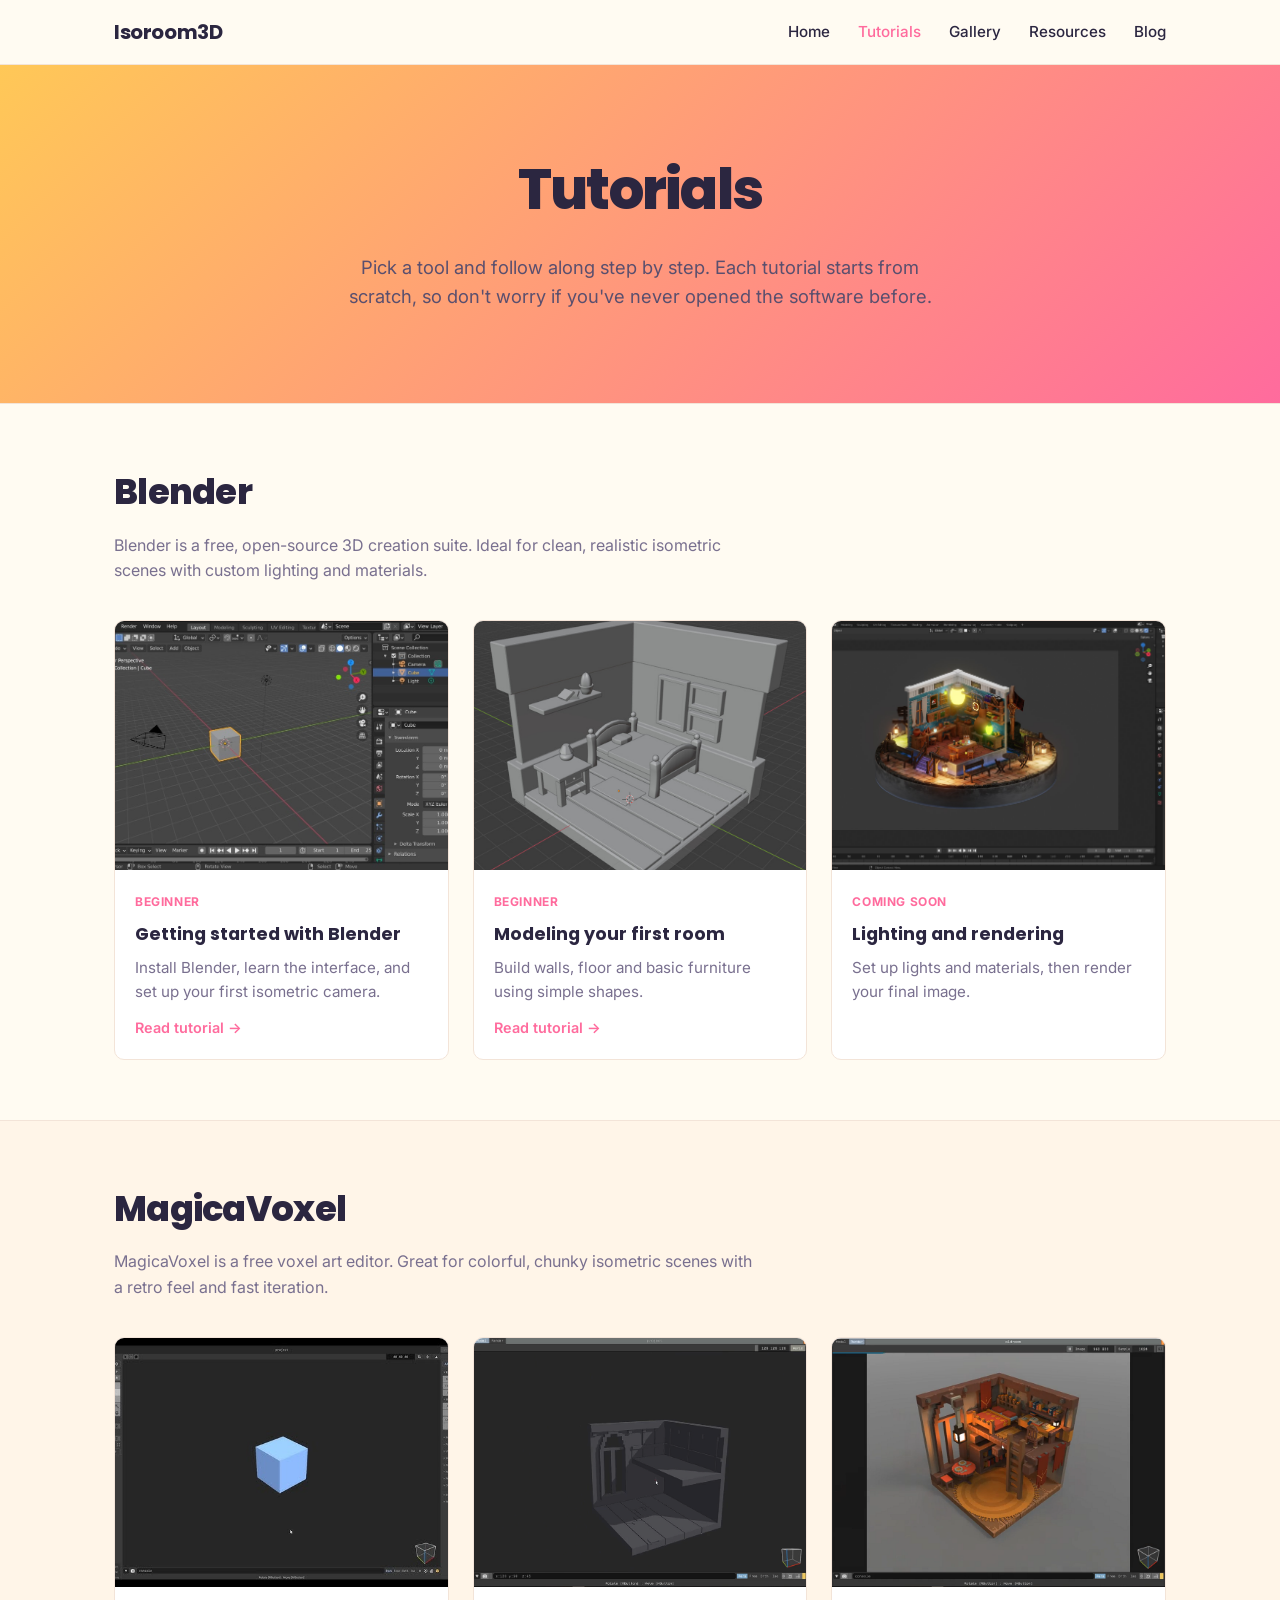
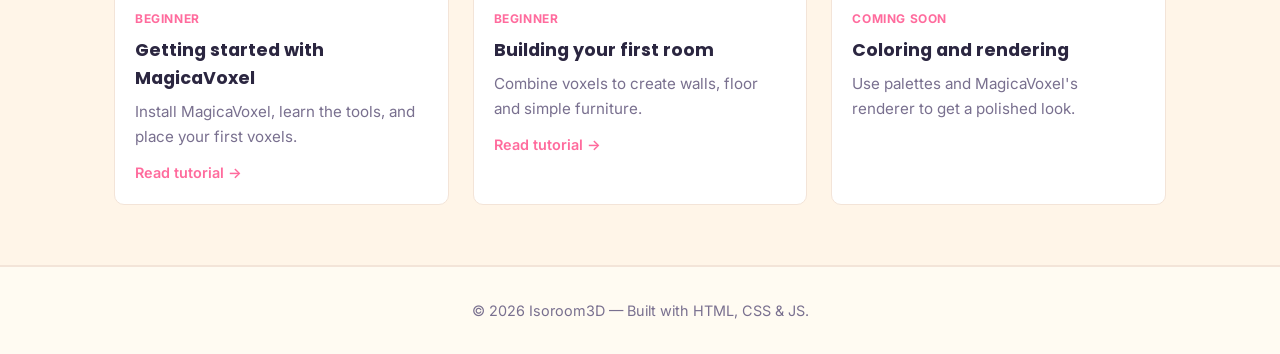
==== commit e73c30d1: "Replace MagicaVoxel tutorial cards 2 and 3 with updated screenshots" ====
--- a/tutorials/index.html
+++ b/tutorials/index.html
@@ -102,7 +102,7 @@
           </div>
           <div class="card">
             <div class="card__media">
-              <img src="../images/tutorials/magicavoxel-02-building-room.jpeg" alt="Voxel isometric living room with sofa, TV and window" loading="lazy" />
+              <img src="../images/tutorials/magicavoxel-02-building-room.png" alt="MagicaVoxel viewport showing a modeled isometric room with walls and floor" loading="lazy" />
             </div>
             <div class="card__body">
               <span class="card__tag">Beginner</span>
@@ -114,7 +114,7 @@
           </div>
           <div class="card">
             <div class="card__media">
-              <img src="../images/tutorials/magicavoxel-03-coloring-rendering.webp" alt="Rendered voxel isometric bedroom with desk, bed and warm lighting" loading="lazy" />
+              <img src="../images/tutorials/magicavoxel-03-coloring-rendering.png" alt="Rendered voxel isometric workshop with warm lighting and wooden furniture" loading="lazy" />
             </div>
             <div class="card__body">
               <span class="card__tag">Coming soon</span>
